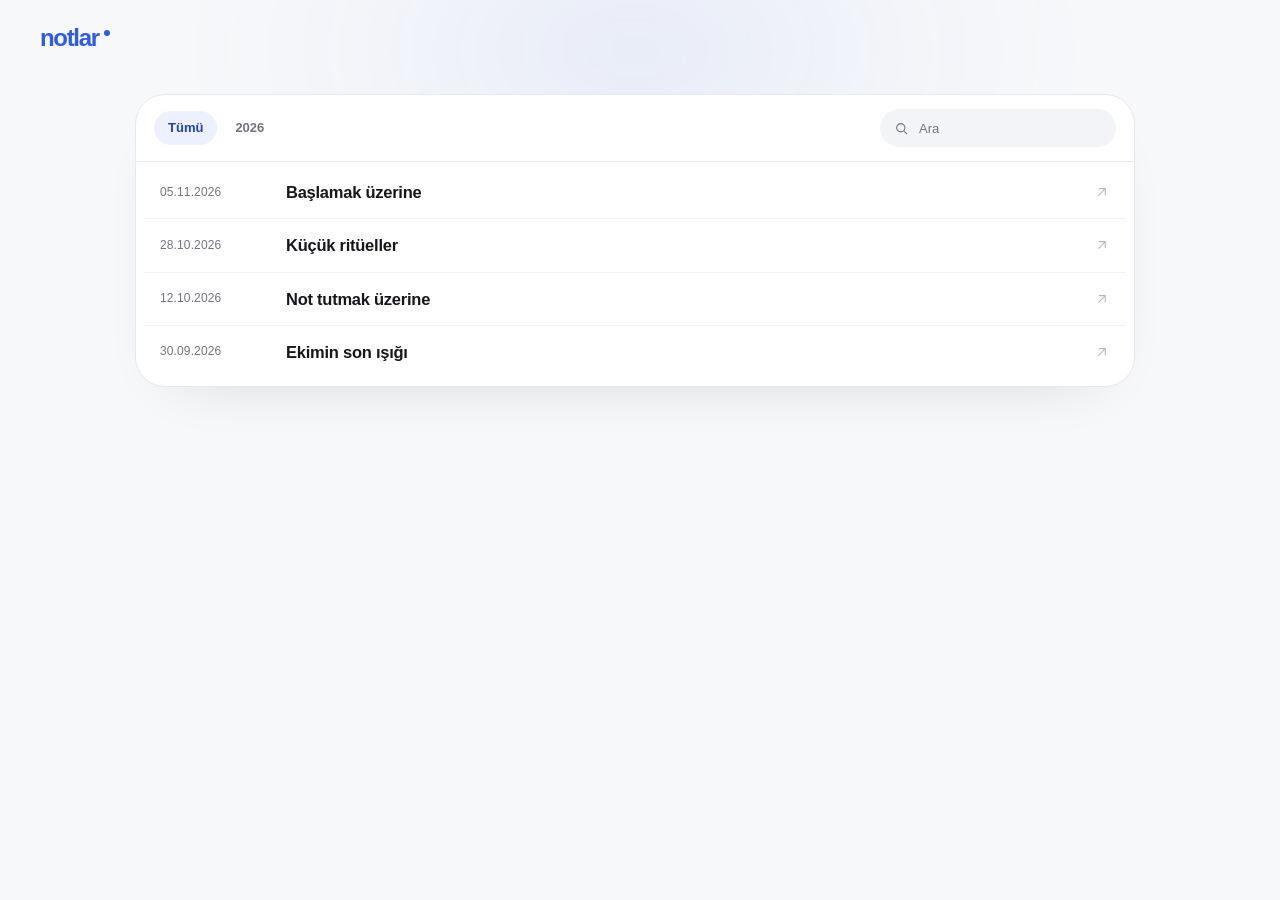
==== index.html @ ff0ebd39 "Notlar: sade yazı arşivi ve studio" ====
<!doctype html>
<html lang="tr">
<head>
  <meta charset="utf-8">
  <meta name="viewport" content="width=device-width, initial-scale=1, viewport-fit=cover">
  <meta http-equiv="Content-Security-Policy" content="default-src 'self'; script-src 'self'; style-src 'self' 'unsafe-inline' https://fonts.googleapis.com; font-src https://fonts.gstatic.com; img-src 'self' data: blob: https:; connect-src 'self'; base-uri 'self'; form-action 'self'">
  <title>Notlar</title>
  <meta name="description" content="Notlar">
  <meta name="author" content="Notlar">
  <meta name="color-scheme" content="light">
  <meta name="theme-color" content="#f7f8fa">
  <meta name="robots" content="index,follow,max-image-preview:large">

  <meta property="og:type" content="website">
  <meta property="og:locale" content="tr_TR">
  <meta property="og:title" content="Notlar">
  <meta property="og:description" content="Notlar">
  <meta property="og:image" content="https://mesut420.github.io/notlar/assets/img/og.png">
  <meta name="twitter:card" content="summary_large_image">
  <meta name="twitter:title" content="Notlar">
  <meta name="twitter:description" content="Notlar">
  <meta name="twitter:image" content="https://mesut420.github.io/notlar/assets/img/og.png">

  <link rel="icon" href="assets/img/favicon.svg" type="image/svg+xml">
  <link rel="manifest" href="site.webmanifest">
  <link rel="apple-touch-icon" href="assets/img/icon-180.png">

  <link rel="preconnect" href="https://fonts.googleapis.com">
  <link rel="preconnect" href="https://fonts.gstatic.com" crossorigin>
  <link href="https://fonts.googleapis.com/css2?family=DM+Sans:opsz,wght@9..40,400..700&display=swap" rel="stylesheet">

  <link rel="stylesheet" href="assets/css/base.css">
  <link rel="stylesheet" href="assets/css/prose.css">
  <link rel="stylesheet" href="assets/css/site.css">
  <script type="module" src="assets/js/index.js"></script>
</head>
<body class="index-body" id="top">

  <a class="skip-link" href="#main">Yazılara geç</a>

  <div class="page-glow" aria-hidden="true"></div>

  <svg class="icon-sprite" aria-hidden="true" focusable="false" xmlns="http://www.w3.org/2000/svg">
    <symbol id="i-search" viewBox="0 0 24 24"><circle cx="10.8" cy="10.8" r="6.6"/><path d="m15.8 15.8 4.7 4.7"/></symbol>
    <symbol id="i-arrow-up-right" viewBox="0 0 24 24"><path d="M7 17 17 7M8 7h9v9"/></symbol>
  </svg>

  <header class="site-header">
    <div class="header-inner">
      <a class="brand" href="./"><span class="brand-text">notlar</span><span class="brand-dot" aria-hidden="true"></span></a>
    </div>
  </header>

  <main class="index-main" id="main">
    <h1 class="sr-only">Notlar</h1>

    <section class="archive" id="yazilar" aria-label="Yazılar">
      <div class="archive-card">
        <div class="archive-toolbar">
          <div class="year-tabs" id="year-tabs" role="group" aria-label="Yıla göre filtrele"></div>

          <label class="archive-search">
            <svg aria-hidden="true"><use href="#i-search"></use></svg>
            <span class="sr-only">Yazılarda ara</span>
            <input id="search-input" type="search" placeholder="Ara" autocomplete="off" spellcheck="false">
          </label>
        </div>

        <ol class="post-list" id="post-list" aria-live="polite" aria-busy="true">
          <li class="list-loading">Yükleniyor…</li>
        </ol>

        <div class="empty-state" id="empty-state" hidden>
          <p>Henüz yazı yok.</p>
        </div>
      </div>
    </section>
  </main>

  <noscript>
    <div class="noscript">Yazıları görmek için JavaScript'e ihtiyaç var.</div>
  </noscript>

</body>
</html>
---- assets/css/base.css ----
/* ==========================================================================
   Notlar — ortak temel
   Sade, aydınlık, cobalt vurgulu.
   ========================================================================== */

:root {
  --font-sans: 'DM Sans', -apple-system, BlinkMacSystemFont, 'Segoe UI', sans-serif;

  --bg: #f7f8fa;
  --bg-soft: #fbfbfd;
  --surface: #ffffff;
  --surface-2: #f2f4f8;
  --surface-3: #edf1ff;
  --text: #15171c;
  --text-2: #555b66;
  --muted: #6f7580;
  --line: #e5e8ef;
  --line-strong: #d2d7e2;
  --accent: #2f5be8;
  --accent-2: #2448c4;
  --accent-dark: #1e42b8;
  --accent-soft: #edf1ff;
  --accent-glow: rgba(47, 91, 232, 0.15);
  --selection: #dce5ff;

  --shell: 1200px;
  --content: 1000px;
  --gutter: clamp(20px, 4.5vw, 40px);
  --radius: 12px;
  --radius-lg: 30px;
  --shadow: 0 24px 60px -44px rgba(21, 23, 28, 0.24);
  --ease: cubic-bezier(0.22, 1, 0.36, 1);
}

*,
*::before,
*::after {
  box-sizing: border-box;
}

html {
  scroll-behavior: smooth;
  scroll-padding-top: 96px;
  scrollbar-gutter: stable;
  -webkit-text-size-adjust: 100%;
  text-size-adjust: 100%;
}

body {
  margin: 0;
  min-height: 100vh;
  background: var(--bg);
  color: var(--text);
  font-family: var(--font-sans);
  font-size: 16px;
  font-weight: 400;
  line-height: 1.6;
  -webkit-font-smoothing: antialiased;
  -moz-osx-font-smoothing: grayscale;
  text-rendering: optimizeLegibility;
  overflow-x: hidden;
}

::selection {
  background: var(--selection);
  color: var(--text);
}

h1, h2, h3, h4, h5, h6, p, figure, blockquote, dl, dd, ul, ol {
  margin: 0;
}

ul, ol {
  padding: 0;
  list-style: none;
}

h1, h2, h3, h4, h5, h6 {
  font-weight: 700;
  line-height: 1.1;
  letter-spacing: -0.03em;
}

img, svg, video {
  display: block;
  max-width: 100%;
}

svg {
  fill: none;
  stroke: currentColor;
  stroke-width: 1.7;
  stroke-linecap: round;
  stroke-linejoin: round;
}

img {
  height: auto;
}

a {
  color: inherit;
  text-decoration: none;
}

button,
input,
textarea,
select {
  font: inherit;
  color: inherit;
}

button {
  padding: 0;
  border: 0;
  background: none;
  cursor: pointer;
}

button:disabled {
  cursor: not-allowed;
}

input::placeholder,
textarea::placeholder {
  color: var(--muted);
  opacity: 1;
}

[hidden] {
  display: none !important;
}

:focus-visible {
  outline: 2px solid var(--accent);
  outline-offset: 3px;
}

body.no-scroll {
  overflow: hidden;
}

::-webkit-scrollbar {
  width: 10px;
  height: 10px;
}

::-webkit-scrollbar-track {
  background: transparent;
}

::-webkit-scrollbar-thumb {
  border: 3px solid var(--bg);
  border-radius: 999px;
  background: #d6d9cf;
}

/* --------------------------------------------------------------------------
   Ortak parçalar
   -------------------------------------------------------------------------- */

.icon-sprite {
  position: absolute;
  width: 0;
  height: 0;
  overflow: hidden;
}

.sr-only {
  position: absolute;
  width: 1px;
  height: 1px;
  padding: 0;
  margin: -1px;
  overflow: hidden;
  clip: rect(0, 0, 0, 0);
  white-space: nowrap;
  border: 0;
}

.skip-link {
  position: fixed;
  top: 10px;
  left: 10px;
  z-index: 1000;
  padding: 8px 12px;
  border-radius: 999px;
  background: var(--text);
  color: #fff;
  font-size: 13px;
  transform: translateY(-160%);
  transition: transform 0.2s var(--ease);
}

.skip-link:focus {
  transform: translateY(0);
}

.btn {
  display: inline-flex;
  align-items: center;
  justify-content: center;
  gap: 9px;
  min-height: 44px;
  padding: 0 20px;
  border: 1px solid var(--line);
  border-radius: 999px;
  background: var(--surface);
  color: var(--text);
  font-size: 14px;
  font-weight: 600;
  line-height: 1;
  white-space: nowrap;
  transition:
    background-color 0.18s ease,
    border-color 0.18s ease,
    transform 0.18s ease;
}

.btn:hover {
  background: var(--surface-2);
}

.btn svg {
  width: 16px;
  height: 16px;
}

.btn--accent {
  border-color: var(--accent);
  background: var(--accent);
  color: #ffffff;
}

.btn--accent:hover {
  border-color: var(--accent-2);
  background: var(--accent-2);
  transform: translateY(-1px);
}

.btn--small {
  min-height: 36px;
  padding: 0 15px;
  font-size: 13px;
}

.btn--block {
  width: 100%;
}

.icon-button {
  display: grid;
  place-items: center;
  width: 38px;
  height: 38px;
  border: 1px solid var(--line);
  border-radius: 50%;
  color: var(--text-2);
  background: var(--surface);
  transition:
    color 0.18s ease,
    background-color 0.18s ease,
    border-color 0.18s ease;
}

.icon-button:hover {
  color: var(--text);
  background: var(--surface-2);
  border-color: var(--line-strong);
}

.icon-button svg {
  width: 17px;
  height: 17px;
}

.pill-link {
  display: inline-flex;
  align-items: center;
  gap: 7px;
  height: 40px;
  padding: 0 17px;
  border-radius: 999px;
  background: var(--accent-soft);
  color: var(--accent-dark);
  font-size: 13px;
  font-weight: 600;
  transition:
    background-color 0.18s ease,
    color 0.18s ease;
}

.pill-link:hover {
  background: #e8f0d3;
  color: var(--accent-dark);
}

.pill-dot {
  width: 6px;
  height: 6px;
  border-radius: 50%;
  background: var(--accent);
}

.text-button {
  display: inline-flex;
  align-items: center;
  gap: 6px;
  color: var(--muted);
  font-size: 13px;
  transition: color 0.18s ease;
}

.text-button:hover {
  color: var(--text);
}

.text-button svg {
  width: 14px;
  height: 14px;
}

.kbd {
  display: inline-flex;
  align-items: center;
  justify-content: center;
  min-width: 20px;
  height: 20px;
  padding: 0 5px;
  border: 1px solid var(--line);
  border-radius: 5px;
  background: var(--surface-2);
  color: var(--muted);
  font-size: 10px;
  line-height: 1;
}

.noscript {
  position: fixed;
  inset: auto 12px 12px;
  z-index: 999;
  padding: 12px 16px;
  border: 1px solid var(--line);
  border-radius: 14px;
  background: var(--surface);
  color: var(--text);
  font-size: 13px;
  text-align: center;
  box-shadow: var(--shadow);
}

@keyframes fade-up {
  from {
    opacity: 0;
    transform: translateY(12px);
  }
  to {
    opacity: 1;
    transform: none;
  }
}

@keyframes fade-in {
  from { opacity: 0; }
  to { opacity: 1; }
}

@keyframes pulse-dot {
  0%, 100% { opacity: 0.55; box-shadow: 0 0 0 0 var(--accent-glow); }
  50% { opacity: 1; box-shadow: 0 0 0 5px transparent; }
}

@keyframes subtle-glow {
  0%, 100% { transform: translate3d(-2%, 0, 0) scale(1); opacity: 0.75; }
  50% { transform: translate3d(2%, 2%, 0) scale(1.05); opacity: 1; }
}

@view-transition {
  navigation: auto;
}

::view-transition-old(root),
::view-transition-new(root) {
  animation-duration: 0.18s;
  animation-timing-function: ease;
}

@media (prefers-reduced-motion: reduce) {
  html {
    scroll-behavior: auto;
  }

  *,
  *::before,
  *::after {
    animation-duration: 0.001ms !important;
    animation-delay: 0ms !important;
    animation-iteration-count: 1 !important;
    transition-duration: 0.001ms !important;
    scroll-behavior: auto !important;
  }
}
---- assets/css/prose.css ----
/* ==========================================================================
   Okuma tipografisi
   ========================================================================== */

.prose {
  font-family: var(--font-sans);
  font-size: clamp(16px, 1.15vw, 17.5px);
  font-weight: 400;
  line-height: 1.85;
  color: var(--text-2);
  text-wrap: pretty;
}

.prose > *:first-child {
  margin-top: 0;
}

.prose > *:last-child {
  margin-bottom: 0;
}

.prose p {
  margin: 0 0 1.45em;
}

.prose strong {
  color: var(--text);
  font-weight: 600;
}

.prose em {
  font-style: italic;
}

.prose del {
  opacity: 0.6;
}

.prose a {
  color: var(--accent-dark);
  font-weight: 500;
  text-decoration: underline;
  text-decoration-color: var(--accent);
  text-decoration-thickness: 1px;
  text-underline-offset: 4px;
  transition: color 0.16s ease;
}

.prose a:hover {
  color: var(--accent-dark);
}

.prose h2,
.prose h3,
.prose h4,
.prose h5 {
  margin: 2em 0 0.65em;
  color: var(--text);
  font-family: var(--font-sans);
  font-weight: 700;
  line-height: 1.25;
  letter-spacing: -0.03em;
}

.prose h2 {
  font-size: clamp(1.4rem, 2.3vw, 1.65rem);
}

.prose h3 {
  font-size: clamp(1.18rem, 1.9vw, 1.35rem);
}

.prose h4,
.prose h5 {
  font-size: 1.08rem;
}

.prose ul,
.prose ol {
  margin: 0 0 1.45em;
  padding-left: 1.3em;
  list-style: revert;
}

.prose li {
  margin: 0.35em 0;
  padding-left: 0.2em;
}

.prose ul li::marker {
  color: var(--accent-2);
}

.prose ol li::marker {
  color: var(--accent-dark);
  font-weight: 600;
}

.prose blockquote {
  margin: 2em 0;
  padding: 18px 22px;
  border-left: 3px solid var(--accent);
  border-radius: 0 16px 16px 0;
  background: var(--accent-soft);
  color: var(--text);
  font-size: 1.04em;
  line-height: 1.72;
}

.prose blockquote p:last-child {
  margin-bottom: 0;
}

.prose hr {
  height: 1px;
  margin: 2.7em 0;
  border: 0;
  background: var(--line);
}

.prose code {
  padding: 0.12em 0.4em;
  border: 1px solid var(--line);
  border-radius: 6px;
  background: var(--surface-2);
  font-family: ui-monospace, SFMono-Regular, Menlo, monospace;
  font-size: 0.82em;
  color: var(--text);
}

.prose pre {
  margin: 2em 0;
  padding: 18px 20px;
  border: 1px solid var(--line);
  border-radius: 16px;
  background: var(--surface-2);
  overflow-x: auto;
  line-height: 1.65;
}

.prose pre code {
  padding: 0;
  border: 0;
  background: none;
  font-size: 0.82em;
}

.prose img {
  width: 100%;
  margin: 2.2em 0;
  border: 1px solid var(--line);
  border-radius: 18px;
  box-shadow: var(--shadow);
}

.prose figure {
  margin: 2.2em 0;
}

.prose figure img {
  margin: 0;
}

.prose figcaption {
  margin-top: 0.7em;
  color: var(--muted);
  font-size: 12px;
  text-align: center;
}

.prose--preview {
  font-size: 16px;
  line-height: 1.8;
}

.prose table {
  width: 100%;
  margin: 2em 0;
  border-collapse: collapse;
  font-size: 0.92em;
}

.prose th,
.prose td {
  padding: 9px 10px;
  border-bottom: 1px solid var(--line);
  text-align: left;
}

.prose th {
  color: var(--muted);
  font-size: 0.72em;
  font-weight: 600;
  letter-spacing: 0.03em;
}
---- assets/css/site.css ----
/* ==========================================================================
   Notlar — yalnızca yazı listesi
   Aydınlık yüzey, cobalt vurgu, tek kart.
   ========================================================================== */

.index-body,
.post-body {
  position: relative;
  min-height: 100vh;
  background: var(--bg);
}

.page-glow {
  position: absolute;
  inset: -260px auto auto 50%;
  z-index: 0;
  width: 980px;
  height: 620px;
  margin-left: -490px;
  background: radial-gradient(ellipse at center, rgba(47, 91, 232, 0.07), rgba(47, 91, 232, 0.02) 40%, transparent 66%);
  filter: blur(16px);
  pointer-events: none;
  animation: subtle-glow 22s ease-in-out infinite;
}

.site-header,
.index-main,
.post-main {
  position: relative;
  z-index: 1;
}

/* --------------------------------------------------------------------------
   Üst bar
   -------------------------------------------------------------------------- */

.site-header {
  height: 76px;
}

.header-inner {
  display: flex;
  align-items: center;
  width: min(var(--shell), calc(100% - var(--gutter) * 2));
  height: 100%;
  margin: 0 auto;
}

.brand {
  display: inline-flex;
  align-items: center;
  gap: 5px;
  color: var(--accent);
  font-size: 24px;
  font-weight: 700;
  letter-spacing: -0.055em;
  line-height: 1;
  transition: color 0.18s ease;
}

.brand:hover {
  color: var(--accent-dark);
}

.brand-dot {
  width: 6px;
  height: 6px;
  margin-top: -10px;
  border-radius: 50%;
  background: var(--accent);
  transition: transform 0.25s var(--ease);
}

.brand:hover .brand-dot {
  transform: scale(1.3);
}

/* --------------------------------------------------------------------------
   Liste
   -------------------------------------------------------------------------- */

.index-main {
  width: min(var(--content), calc(100% - var(--gutter) * 2));
  margin: 0 auto;
  padding: 18px 0 64px;
}

.archive {
  animation: fade-up 0.5s var(--ease) both;
}

.archive-card {
  background: var(--surface);
  border: 1px solid var(--line);
  border-radius: var(--radius-lg);
  box-shadow: var(--shadow);
  overflow: hidden;
}

.archive-toolbar {
  display: flex;
  align-items: center;
  justify-content: space-between;
  gap: 18px;
  padding: 14px 18px;
  border-bottom: 1px solid var(--line);
}

.year-tabs {
  display: flex;
  align-items: center;
  gap: 4px;
  flex-wrap: wrap;
}

.year-tab {
  height: 34px;
  padding: 0 14px;
  border-radius: 999px;
  color: var(--muted);
  font-size: 13px;
  font-weight: 600;
  transition:
    color 0.16s ease,
    background-color 0.16s ease;
}

.year-tab:hover {
  color: var(--text);
  background: var(--surface-2);
}

.year-tab[aria-pressed='true'] {
  background: var(--accent-soft);
  color: var(--accent-dark);
}

.archive-search {
  display: flex;
  align-items: center;
  gap: 8px;
  width: 236px;
  height: 38px;
  padding: 0 13px;
  border: 1px solid transparent;
  border-radius: 999px;
  background: var(--surface-2);
  transition:
    background-color 0.18s ease,
    border-color 0.18s ease,
    box-shadow 0.18s ease;
}

.archive-search:focus-within {
  background: var(--surface);
  border-color: var(--accent);
  box-shadow: 0 0 0 3px var(--accent-glow);
}

.archive-search > svg {
  width: 15px;
  height: 15px;
  flex: none;
  color: var(--muted);
}

.archive-search input {
  flex: 1;
  min-width: 0;
  height: 100%;
  border: 0;
  outline: 0;
  background: transparent;
  font-size: 13px;
}

/* --------------------------------------------------------------------------
   Satırlar
   -------------------------------------------------------------------------- */

.post-list {
  padding: 4px 8px 8px;
}

.list-loading {
  padding: 22px 16px;
  color: var(--muted);
  font-size: 13px;
}

.post-item {
  animation: fade-up 0.4s var(--ease) both;
  animation-delay: calc(0.15s + var(--i, 0) * 0.035s);
}

.post-item + .post-item {
  border-top: 1px solid #f1f2f5;
}

.post-row {
  display: grid;
  grid-template-columns: 108px minmax(0, 1fr) 22px;
  align-items: center;
  gap: 18px;
  padding: 15px 16px;
  border-radius: 16px;
  transition: background-color 0.16s ease;
}

.post-row:hover {
  background: #f5f7ff;
}

.post-date {
  color: var(--muted);
  font-size: 12px;
  font-weight: 500;
  letter-spacing: 0.01em;
  font-variant-numeric: tabular-nums;
  white-space: nowrap;
  transition: color 0.16s ease;
}

.post-row-title {
  overflow: hidden;
  color: var(--text);
  font-size: 16.5px;
  font-weight: 600;
  letter-spacing: -0.015em;
  line-height: 1.35;
  text-overflow: ellipsis;
  white-space: nowrap;
  transition: color 0.16s ease;
}

.post-arrow {
  justify-self: end;
  width: 16px;
  height: 16px;
  color: var(--muted);
  opacity: 0.5;
  transition:
    color 0.16s ease,
    opacity 0.16s ease,
    transform 0.2s var(--ease);
}

.post-row:hover .post-date {
  color: var(--text-2);
}

.post-row:hover .post-arrow {
  color: var(--accent);
  opacity: 1;
  transform: translate(2px, -2px);
}

.post-row:focus-visible {
  outline-offset: -2px;
}

.empty-state {
  padding: 44px 20px;
  color: var(--muted);
  font-size: 13.5px;
  text-align: center;
}

.empty-state p + button,
.empty-state p + a {
  margin-top: 14px;
}

.empty-state a,
.empty-state button {
  color: var(--accent-dark);
  font-size: 13.5px;
  font-weight: 600;
  text-decoration: underline;
  text-decoration-color: var(--accent);
  text-underline-offset: 3px;
}

/* --------------------------------------------------------------------------
   Yazı sayfası
   -------------------------------------------------------------------------- */

.post-body {
  background: var(--bg);
}

.reading-progress {
  position: fixed;
  inset: 0 0 auto;
  z-index: 320;
  height: 2px;
  pointer-events: none;
}

.reading-progress span {
  display: block;
  width: 100%;
  height: 100%;
  background: var(--accent);
  transform: scaleX(0);
  transform-origin: left;
}

.post-main {
  width: min(860px, calc(100% - var(--gutter) * 2));
  margin: 0 auto;
  padding: 18px 0 64px;
}

.post-card {
  padding: clamp(24px, 5vw, 54px);
  border: 1px solid var(--line);
  border-radius: var(--radius-lg);
  background: var(--surface);
  box-shadow: var(--shadow);
  animation: fade-up 0.5s var(--ease) both;
}

.post-pill {
  display: inline-flex;
  align-items: center;
  height: 28px;
  padding: 0 11px;
  border-radius: 999px;
  background: var(--accent-soft);
  color: var(--accent-dark);
  font-size: 11.5px;
  font-weight: 600;
  font-variant-numeric: tabular-nums;
}

.post-title {
  max-width: 20ch;
  margin-top: 18px;
  color: var(--text);
  font-size: clamp(34px, 4.8vw, 52px);
  font-weight: 700;
  line-height: 1.08;
  letter-spacing: -0.045em;
  text-wrap: balance;
}

.post-rule {
  height: 1px;
  margin: clamp(26px, 4vh, 36px) 0;
  background: var(--line);
}

.post-content.prose {
  font-size: clamp(16px, 1.2vw, 17.5px);
  line-height: 1.85;
  color: var(--text-2);
}

.post-content > p:first-of-type {
  color: var(--text);
}

.post-footer {
  margin-top: clamp(40px, 7vh, 60px);
  padding-top: 20px;
  border-top: 1px solid var(--line);
  font-size: 13px;
}

.post-footer a {
  color: var(--muted);
  transition: color 0.16s ease;
}

.post-footer a:hover {
  color: var(--text);
}

.post-status {
  padding: 80px 0;
  color: var(--muted);
  font-size: 13.5px;
  text-align: center;
}

.post-status a {
  color: var(--accent-dark);
  font-weight: 600;
  text-decoration: underline;
  text-decoration-color: var(--accent);
  text-underline-offset: 3px;
}

/* --------------------------------------------------------------------------
   Duyarlı
   -------------------------------------------------------------------------- */

@media (hover: none) {
  .post-arrow {
    opacity: 0.65;
  }
}

@media (max-width: 760px) {
  .site-header {
    height: 64px;
  }

  .brand {
    font-size: 22px;
  }

  .brand-dot {
    width: 5px;
    height: 5px;
    margin-top: -9px;
  }

  .index-main {
    padding: 12px 0 44px;
  }

  .archive-card {
    border-radius: 24px;
    box-shadow: none;
  }

  .year-tabs {
    gap: 2px;
  }

  .year-tab {
    height: 32px;
    padding: 0 12px;
    font-size: 12.5px;
  }

  .post-list {
    padding: 4px 6px 6px;
  }

  .post-row {
    grid-template-columns: 86px minmax(0, 1fr) 18px;
    gap: 12px;
    padding: 14px 12px;
  }

  .post-date {
    font-size: 11px;
  }

  .post-row-title {
    font-size: 15px;
  }

  .post-main {
    padding: 12px 0 44px;
  }

  .post-card {
    border-radius: 24px;
    box-shadow: none;
    padding: 24px 20px 28px;
  }

  .post-title {
    margin-top: 14px;
    font-size: clamp(30px, 9vw, 40px);
    max-width: none;
  }

  .post-rule {
    margin: 24px 0;
  }

  .post-content.prose {
    font-size: 16px;
    line-height: 1.8;
  }

  .post-footer {
    margin-top: 44px;
  }
}

@media (max-width: 620px) {
  .archive-toolbar {
    flex-direction: column;
    align-items: stretch;
    gap: 10px;
    padding: 14px;
  }

  .archive-search {
    width: 100%;
    height: 42px;
  }
}

@media (max-width: 520px) {
  .post-row {
    grid-template-columns: 1fr 18px;
    gap: 3px 10px;
    padding: 13px 12px;
  }

  .post-date {
    grid-column: 1 / -1;
  }

  .post-row-title {
    grid-column: 1;
    font-size: 15px;
  }

  .post-arrow {
    grid-column: 2;
    grid-row: 2;
    align-self: center;
  }
}

@media print {
  .page-glow,
  .site-header,
  .post-footer,
  .reading-progress {
    display: none !important;
  }

  body {
    background: #fff;
    color: #111;
  }

  .post-main {
    width: 100%;
    max-width: none;
    padding: 0;
  }

  .post-card {
    border: 0;
    box-shadow: none;
    padding: 0;
    animation: none;
  }

  .post-content.prose {
    color: #222;
  }
}
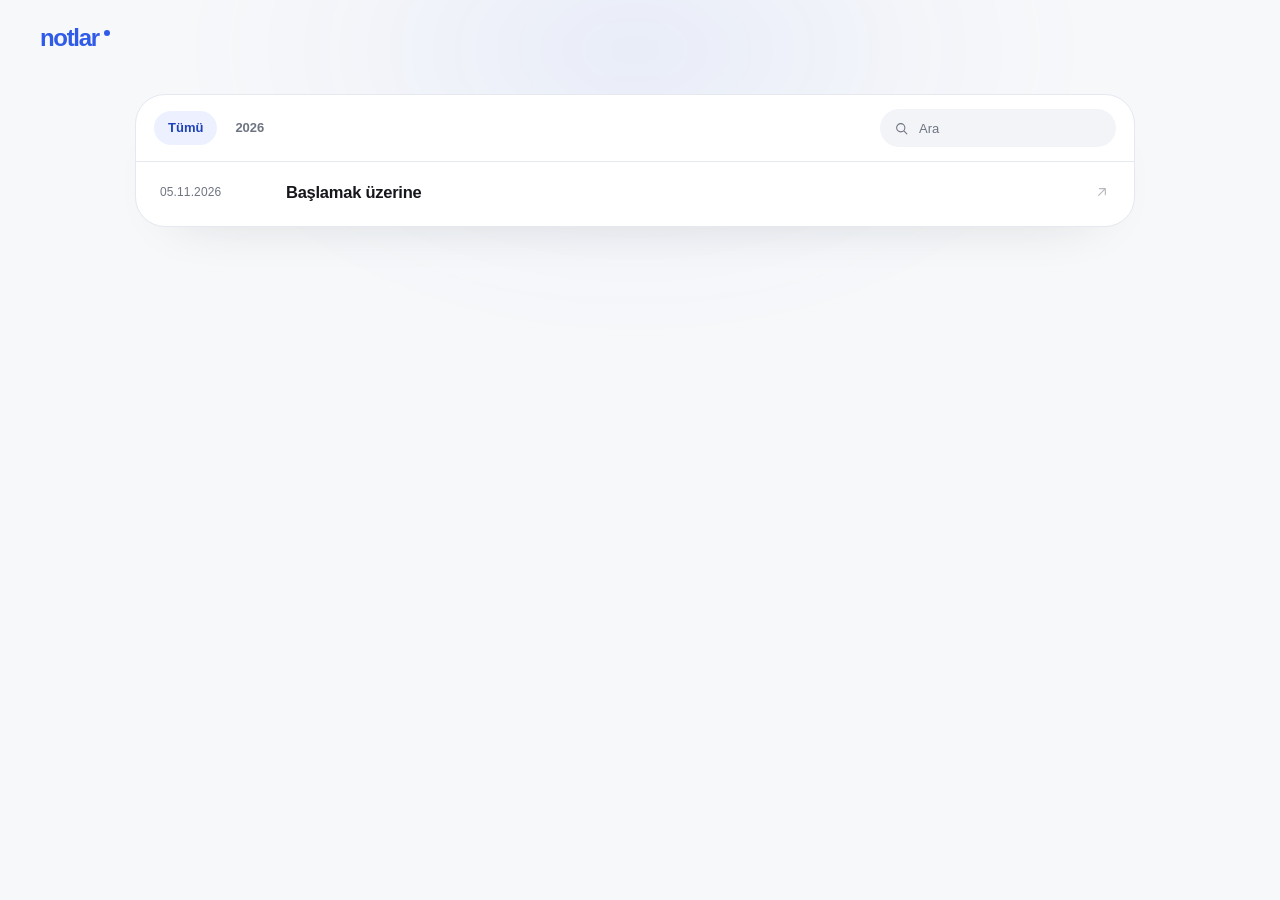
==== commit 42ed6ed7: "Site: yazıları canlı GitHub verisinden oku" ====
--- a/index.html
+++ b/index.html
@@ -3,7 +3,7 @@
 <head>
   <meta charset="utf-8">
   <meta name="viewport" content="width=device-width, initial-scale=1, viewport-fit=cover">
-  <meta http-equiv="Content-Security-Policy" content="default-src 'self'; script-src 'self'; style-src 'self' 'unsafe-inline' https://fonts.googleapis.com; font-src https://fonts.gstatic.com; img-src 'self' data: blob: https:; connect-src 'self'; base-uri 'self'; form-action 'self'">
+  <meta http-equiv="Content-Security-Policy" content="default-src 'self'; script-src 'self'; style-src 'self' 'unsafe-inline' https://fonts.googleapis.com; font-src https://fonts.gstatic.com; img-src 'self' data: blob: https:; connect-src 'self' https://raw.githubusercontent.com; base-uri 'self'; form-action 'self'">
   <title>Notlar</title>
   <meta name="description" content="Notlar">
   <meta name="author" content="Notlar">
--- a/assets/css/site.css
+++ b/assets/css/site.css
@@ -188,11 +188,6 @@
   font-size: 13px;
 }
 
-.post-item {
-  animation: fade-up 0.4s var(--ease) both;
-  animation-delay: calc(0.15s + var(--i, 0) * 0.035s);
-}
-
 .post-item + .post-item {
   border-top: 1px solid #f1f2f5;
 }
